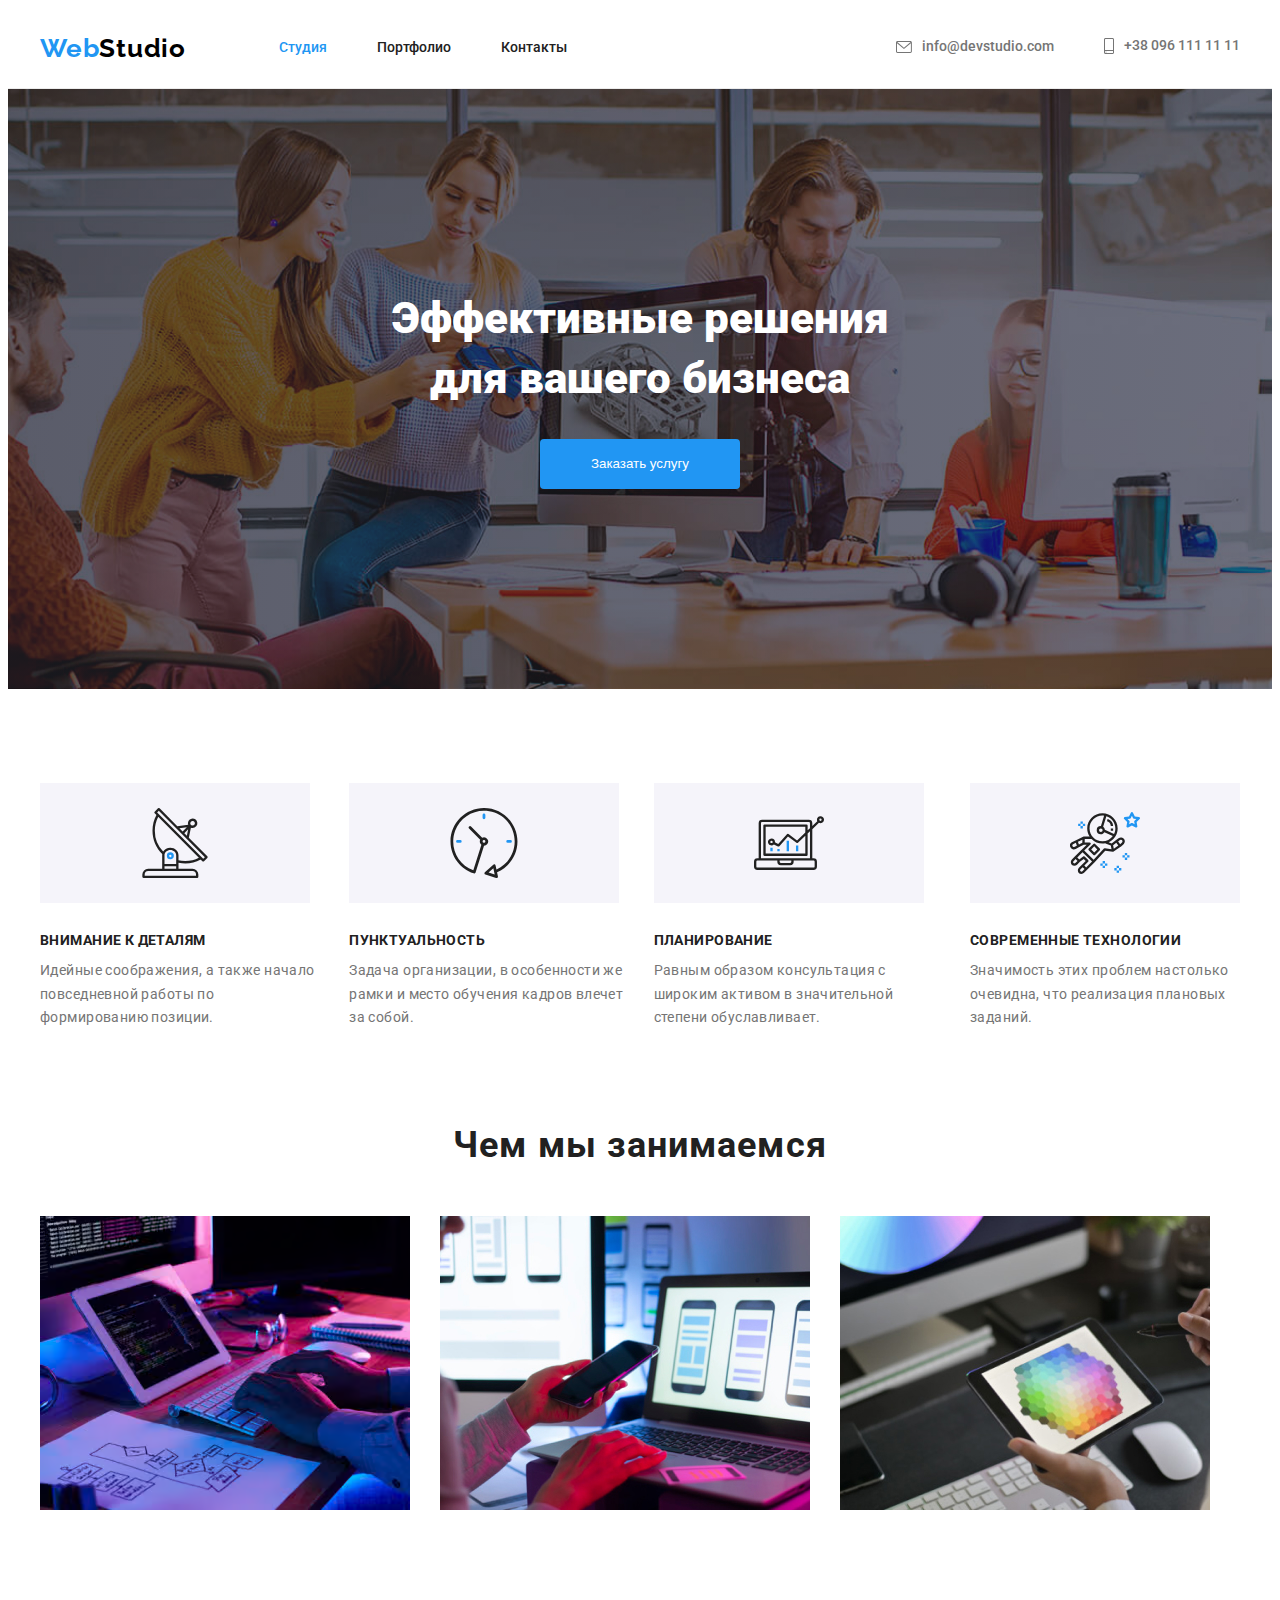
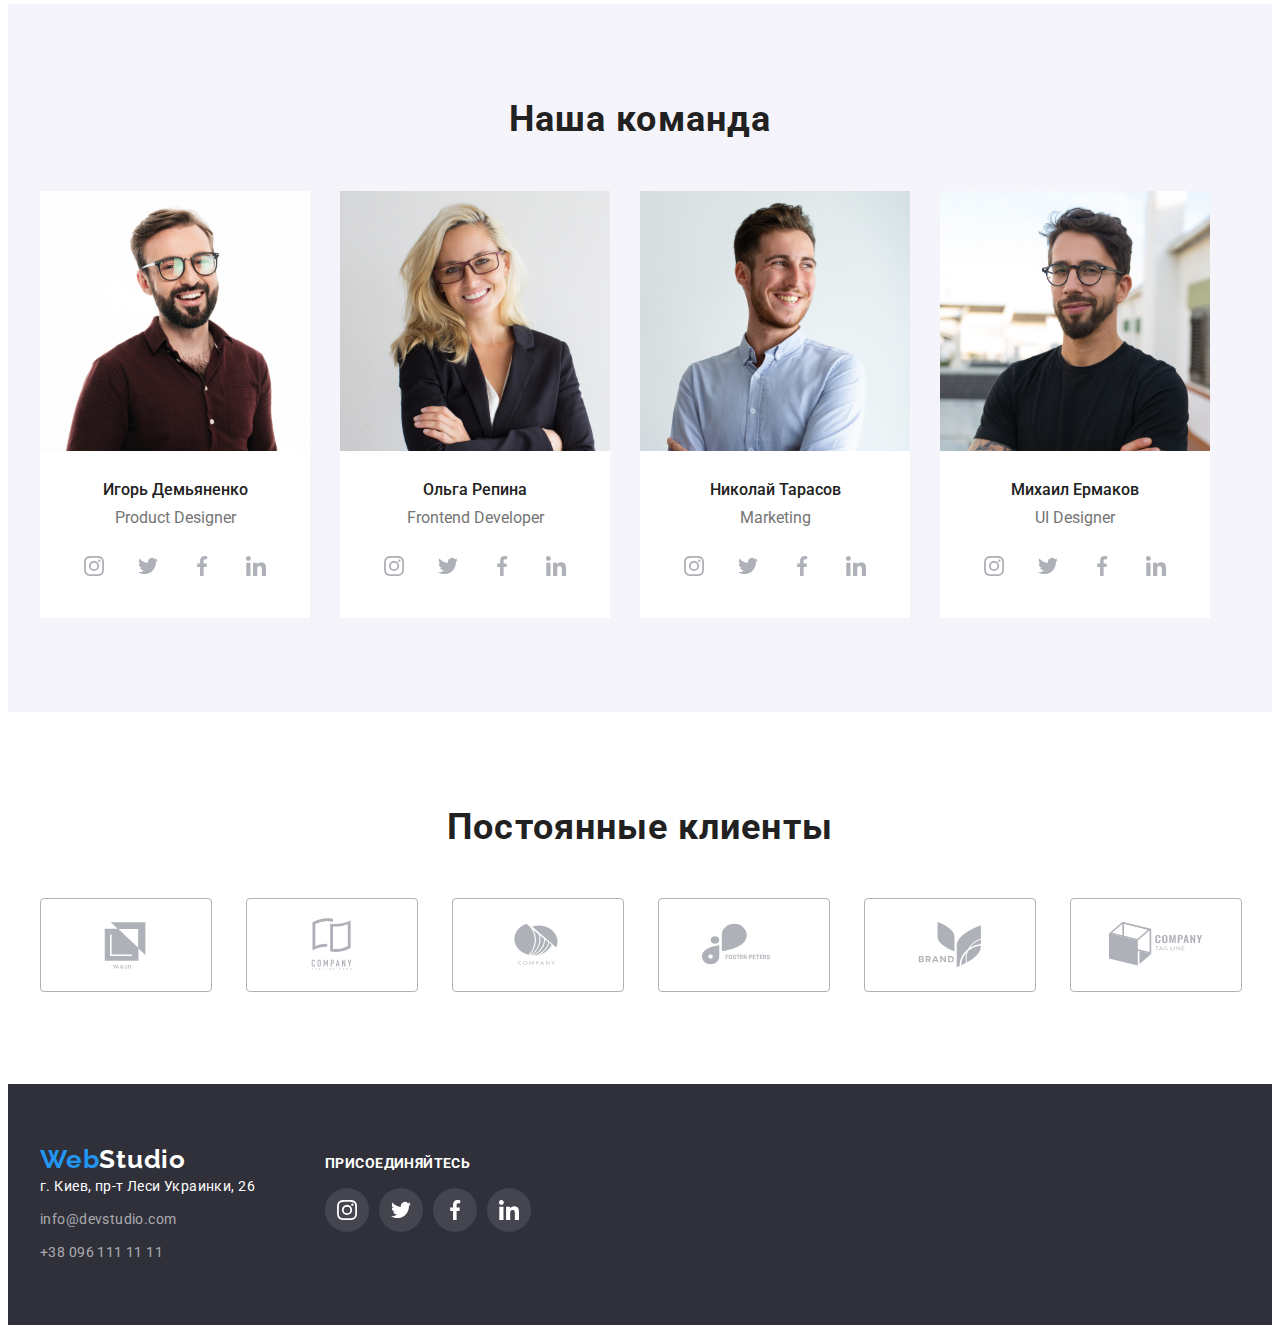
==== index.html @ 017781ed "ДЗ-5" ====
<!DOCTYPE html>
<html lang="ru">

<head>
    <meta charset="UTF-8">
    <meta http-equiv="X-UA-Compatible" content="IE=edge">
    <meta name="viewport" content="width=device-width, initial-scale=1.0">
    <title>WebStudio</title>
    <link rel="stylesheet" href="https://cdnjs.cloudflare.com/ajax/libs/modern-normalize/1.1.0/modern-normalize.min.css"
        integrity="sha512-wpPYUAdjBVSE4KJnH1VR1HeZfpl1ub8YT/NKx4PuQ5NmX2tKuGu6U/JRp5y+Y8XG2tV+wKQpNHVUX03MfMFn9Q=="
        crossorigin="anonymous" referrerpolicy="no-referrer">
    <link
        href="https://fonts.googleapis.com/css2?family=Raleway:wght@700&family=Roboto:wght@400;500;700;900&display=swap"
        rel="stylesheet">
    <link rel="stylesheet" href="./css/styles.css">
</head>
<body>
    <!--section logo and header-->
    <header class="header">
        <div class="container header-container">
            <a class="logo-head" href="#"><span class="web">Web</span><span class="studio">Studio</span></a>
            <nav class="nav-box">
                <ul class="nav-site list">
                    <li class="item"><a href="#" class="link current">Студия</a></li>
                    <li class="item"><a href="./portfolio.html" class="link">Портфолио</a></li>
                    <li class="item"><a href="#" class="link">Контакты</a></li>
                </ul>
            </nav>
            <ul class="nav-auth">
                <li class="nav-auth-kont"><a href="mailto:info@devstudio.com" class="kontacts">
                <svg class="icon-envelope"><use href="./images/symbol-defs.svg#icon-envelope"></use></svg>info@devstudio.com</a>
                </li>
                <li class="nav-auth-kont"><a href="tel:+380961111111" class="kontacts">
                    <svg class="icon-smartphone">
                    <use href="./images/symbol-defs.svg#icon-smartphone"></use>
                </svg>+38 096 111 11 11</a>
            </li>
            </ul>
        </div>
    </header>
    <main>
        <!--section hero-->
        <section class="hero">
            <h1 class="hero-idea">Эффективные решения <br>
                для вашего бизнеса</h1>
            <button class="service" type="button">Заказать услугу</button>
        </section>
        <!--section features-->
        <section class="section">
            <div class="container features">
                 <h2 class="visually-hidden">Наші переваги</h2>
                <ul class="features-list">
                    <li class="features-item">
                        <div class="feature-icon">
                            <svg class="icon" width="70" height="70">
                                <use href="./images/symbol-defs.svg#icon-antenna"></use>
                            </svg>
                        </div>
                        <h3 class="feature-idea">Внимание к деталям</h3>
                        <p class="feature">Идейные соображения, а также начало повседневной работы по формированию
                            позиции.</p>
                    </li>
                    <li class="features-item">
                        <div class="feature-icon">
                            <svg class="icon" width="70" height="70">
                                <use href="./images/symbol-defs.svg#icon-clock"></use>
                            </svg>
                        </div>
                        <h3 class="feature-idea">Пунктуальность</h3>
                        <p class="feature">Задача организации, в особенности же рамки и место обучения кадров влечет за
                            собой.</p>
                    </li>
                    <li class="features-item">
                        <div class="feature-icon">
                            <svg class="icon" width="70" height="70">
                                <use href="./images/symbol-defs.svg#icon-diagram"></use>
                            </svg>
                        </div>
                        <h3 class="feature-idea">Планирование</h3>
                        <p class="feature">Равным образом консультация с широким активом в значительной степени
                            обуславливает.</p>
                    </li>
                    <li class="features-item">
                        <div class="feature-icon">
                            <svg class="icon" width="70" height="70">
                                <use href="./images/symbol-defs.svg#icon-astronaut"></use>
                            </svg>
                        </div>
                        <h3 class="feature-idea">Современные технологии</h3>
                        <p class="feature">Значимость этих проблем настолько очевидна, что реализация плановых заданий.
                        </p>
                    </li>
                </ul>
            </div>

        </section>
        <!--section photo-->
        <section class="section photo">
            <div class="container">
                <h2 class="imgs">Чем мы занимаемся</h2>
                <ul class="photo-list">
                    <li class="photo-item"><img src="images/programs.jpg" width="370" class="photo-link" alt="програмиравание"></li>
                    <li class="photo-item"><img src="images/webapplication.jpg" width="370" class="photo-link" alt="вебприложения"></li>
                    <li class="photo-item"><img src="images/web-security.jpg" width="370" class="photo-link" alt="информбезопасность"></li>
                </ul>
            </div>
        </section>
        <!--section our team-->
        <section class="section team">
            <div class="container">
                <h2 class="our-team">Наша команда</h2>
                <ul class="team-links">
                    <li class="team-link">
                        <img src="images/img (1).jpg" width="270" class="team-photo" alt="фото Игорь Демьяненко">
                        <div class="team-item">
                            <h3 class="team-names">Игорь Демьяненко</h3>
                            <p class="team-job">Product Designer</p>
                            <ul class="social-list">
                                <li class="social-item">
                                    <a href="#" class="social-link">
                                        <svg class="social-icon" width="20" height="20">
                                            <use href="./images/symbol-defs.svg#icon-instagram"></use>
                                        </svg>
                                    </a>
                                </li>
                                <li class="social-item">
                                    <a href="#" class="social-link">
                                        <svg class="social-icon" width="20" height="20">
                                            <use href="./images/symbol-defs.svg#icon-twitter"></use>
                                        </svg>
                                    </a>
                                </li>
                                <li class="social-item">
                                    <a href="#" class="social-link">
                                        <svg class="social-icon" width="20" height="20">
                                            <use href="./images/symbol-defs.svg#icon-facebook"></use>
                                        </svg>
                                    </a>
                                </li>
                                <li class="social-item">
                                    <a href="#" class="social-link">
                                        <svg class="social-icon" width="20" height="20">
                                            <use href="./images/symbol-defs.svg#icon-linkedin"></use>
                                        </svg>
                                    </a>
                                </li>
                            </ul>
                        </div>
                    </li>
                    <li class="team-link">
                        <img src="images/img (2).jpg" width="270" class="team-photo" alt="фото Ольга Репина">
                        <div class="team-item">
                            <h3 class="team-names">Ольга Репина</h3>
                            <p class="team-job">Frontend Developer</p>
                            <ul class="social-list">
                                <li class="social-item">
                                    <a href="#" class="social-link" >
                                        <svg class="social-icon" width="20" height="20">
                                            <use href="./images/symbol-defs.svg#icon-instagram"></use>
                                        </svg>
                                    </a>
                                </li>
                                <li class="social-item">
                                    <a href="#" class="social-link">
                                        <svg class="social-icon" width="20" height="20">
                                            <use href="./images/symbol-defs.svg#icon-twitter"></use>
                                        </svg>
                                    </a>
                                </li>
                                <li class="social-item">
                                    <a href="#" class="social-link">
                                        <svg class="social-icon" width="20" height="20">
                                            <use href="./images/symbol-defs.svg#icon-facebook"></use>
                                        </svg>
                                    </a>
                                </li>
                                <li class="social-item">
                                    <a href="#" class="social-link">
                                        <svg class="social-icon" width="20" height="20">
                                            <use href="./images/symbol-defs.svg#icon-linkedin"></use>
                                        </svg>
                                    </a>
                                </li>
                            </ul>
                        </div>
                    </li>
                    <li class="team-link">
                        <img src="images/img (3).jpg" width="270" class="team-photo" alt="фото Николай Тарасов">
                        <div class="team-item">
                            <h3 class="team-names">Николай Тарасов</h3>
                            <p class="team-job">Marketing</p>
                            <ul class="social-list">
                                <li class="social-item">
                                    <a href="#" class="social-link">
                                        <svg class="social-icon" width="20" height="20">
                                            <use href="./images/symbol-defs.svg#icon-instagram"></use>
                                        </svg>
                                    </a>
                                </li>
                                <li class="social-item">
                                    <a href="#" class="social-link">
                                        <svg class="social-icon" width="20" height="20">
                                            <use href="./images/symbol-defs.svg#icon-twitter"></use>
                                        </svg>
                                    </a>
                                </li>
                                <li class="social-item">
                                    <a href="#" class="social-link">
                                        <svg class="social-icon" width="20" height="20">
                                            <use href="./images/symbol-defs.svg#icon-facebook"></use>
                                        </svg>
                                    </a>
                                </li>
                                <li class="social-item">
                                    <a href="#" class="social-link">
                                        <svg class="social-icon" width="20" height="20">
                                            <use href="./images/symbol-defs.svg#icon-linkedin"></use>
                                        </svg>
                                    </a>
                                </li>
                            </ul>
                        </div>
                    </li>
                    <li class="team-link">
                        <img src="images/img (4).jpg" width="270" class="team-photo" alt="фото Михаил Ермаков">
                        <div class="team-item">
                            <h3 class="team-names">Михаил Ермаков</h3>
                            <p class="team-job">UI Designer</p>
                            <ul class="social-list">
                                <li class="social-item">
                                    <a href="#" class="social-link">
                                        <svg class="social-icon" width="20" height="20">
                                            <use href="./images/symbol-defs.svg#icon-instagram"></use>
                                        </svg>
                                    </a>
                                </li>
                                <li class="social-item">
                                    <a href="#" class="social-link">
                                        <svg class="social-icon" width="20" height="20">
                                            <use href="./images/symbol-defs.svg#icon-twitter"></use>
                                        </svg>
                                    </a>
                                </li>
                                <li class="social-item">
                                    <a href="#" class="social-link">
                                        <svg class="social-icon" width="20" height="20">
                                            <use href="./images/symbol-defs.svg#icon-facebook"></use>
                                        </svg>
                                    </a>
                                </li>
                                <li class="social-item">
                                    <a href="#" class="social-link">
                                        <svg class="social-icon" width="20" height="20">
                                            <use href="./images/symbol-defs.svg#icon-linkedin"></use>
                                        </svg>
                                    </a>
                                </li>
                            </ul>
                        </div>
                    </li>
                </ul>
            </div>
        </section>
        <section class="section clients">
            <div class="container">
                <h2 class="section-title">Постоянные клиенты</h2>
                <ul class="client-list">
                    <li class="client-item">
                        <a href="#" class="client-link" width="170" height="92">
                            <svg class="client-icon" width="106" height="60">
                                <use href="./images/symbol-defs.svg#icon-Logo"></use>
                            </svg>
                        </a>
                    </li>
                    <li class="client-item">
                        <a href="#" class="client-link">
                            <svg class="client-icon" width="106" height="60">
                                <use href="./images/symbol-defs.svg#icon-Logo-1"></use>
                            </svg>
                        </a>
                    </li>
                    <li class="client-item">
                        <a href="#" class="client-link">
                            <svg class="client-icon"  width="106" height="60">
                                <use href="./images/symbol-defs.svg#icon-Logo-2"></use>
                            </svg>
                        </a>
                    </li>
                    <li class="client-item">
                        <a href="#" class="client-link">
                            <svg class="client-icon" width="106" height="60">
                                <use href="./images/symbol-defs.svg#icon-Logo-3"></use>
                            </svg>
                        </a>
                    </li>
                    <li class="client-item">
                        <a href="#" class="client-link">
                            <svg class="client-icon" width="106" height="60">
                                <use href="./images/symbol-defs.svg#icon-Logo-4"></use>
                            </svg>
                        </a>
                    </li>
                    <li class="client-item">
                        <a href="#" class="client-link">
                            <svg class="client-icon" width="106" height="60">
                                <use href="./images/symbol-defs.svg#icon-Logo-5"></use>
                            </svg>
                        </a>
                    </li>
                </ul>

            </div>
                
        </section>
        
    </main>
    <!--footer-->
    <footer class="footer">
        <div class="container footer-container">
            <div class="footer-addres">
                <a class="footer-logo" href="#"><span class="wb">Web</span><span class="wbstudio">Studio</span></a>
                <address >
                    <ul class="footer-addrs">
                        <li class="footer-item"><a href="#" class="address">г. Киев, пр-т Леси Украинки, 26</a></li>
                        <li class="footer-item"><a href="mailto:info@devstudio.com" class="contacts">info@devstudio.com</a></li>
                        <li class="footer-item"><a href="tel:+380961111111" class="contacts">+38 096 111 11 11</a></li>
                    </ul>
                </address>
            </div>
            <div class="fsocial-title">
                <h2 class="footer-title">присоединяйтесь</h2>
                <ul class="fsocial-list">
                    <li class="fsocial-item">
                        <a href="#" class="fsocial-link">
                            <svg class="fsocial-icon" width="20" height="20">
                                <use href="./images/symbol-defs.svg#icon-instagram"></use>
                            </svg>
                        </a>
                    </li>
                    <li class="fsocial-item">
                        <a href="#" class="fsocial-link">
                            <svg class="fsocial-icon" width="20" height="20">
                                <use href="./images/symbol-defs.svg#icon-twitter"></use>
                            </svg>
                        </a>
                    </li>
                    <li class="fsocial-item">
                        <a href="#" class="fsocial-link">
                            <svg class="fsocial-icon" width="20" height="20">
                                <use href="./images/symbol-defs.svg#icon-facebook"></use>
                            </svg>
                        </a>
                    </li>
                    <li class="fsocial-item">
                        <a href="#" class="fsocial-link">
                            <svg class="fsocial-icon" width="20" height="20">
                                <use href="./images/symbol-defs.svg#icon-linkedin"></use>
                            </svg>
                        </a>
                    </li>
                </ul>
            </div>
           
        </div>
        
    </footer>
</body>
</html>
---- css/styles.css ----
:root {

    --text-color-primary:#212121;
    --text-color-secondary:#757575;
    --text-color-accent: #2196F3;
    --font-primary: Roboto;
    --font-secondary: Raleway;
}
body {
    font-family:var(--font-primary);
    color:var(--text-color-primary);
    
} 
a {
    text-decoration: none;
    cursor: pointer;
  }
ul {
    margin: 0;
    list-style: none;
    padding-inline-start: 0;
}
h1, h2, h3, h4, p, li {
    margin: 0;
}
.header {
    border-bottom: 1px solid #ECECEC;
}
.container { 
    width: 1200px;
    margin: 0 auto;
    padding-left: 15px;
    padding-right: 15px;
    
}
.header-container {
    align-items: center;
    display: flex;
   
}
.logo-head { 
    margin-right: 93px;
    color: #000000;
    font-weight: 700;
    font-size: 26px;
    line-height: 1.19;
    letter-spacing: 0.03em;

}
.web {
    color: var(--text-color-accent);
    font-family: Raleway, sans-serif;
    font-weight: 700;
    font-size: 26px;
    line-height: 1.19;
    letter-spacing: 0.03em;
}
.studio { 
    color:  #000000;
    font-family: Raleway, sans-serif;
    font-weight: 700;
    font-size: 26px;
    line-height: 1.19;
    letter-spacing: 0.03em;

}
.studio:focus,
.studio:hover {
    color: var(--text-color-accent);
}
.logo:hover,
.logo:focus {
    color: var(--text-color-accent);
}
.nav-site {
    display: flex;
    
}
.nav-site .item {
    margin-right: 50px;
}
.nav-site .link { 
    color: var(--text-color-primary);
    display: block;
    padding: 32px 0;
    
    font-weight: 500;
    font-size: 14px;
    line-height: 1.14;
}
.nav-site .item:last-child {
    margin-right: 0;
}
.link:hover,
.link:focus  {
    color: var(--text-color-accent);
}
.nav-site .link .current {
    color: var(--text-color-accent);
}
.link.current {
    color: var(--text-color-accent);
}

.nav-auth {
    display: flex;
    margin-left: auto;
}
.nav-auth-kont {
    margin-right: 50px;
}
.nav-auth-kont:last-child {
    margin-right: 0;
}
.kontacts {  
    display: inline-flex;
    align-items: center;
    color: var(--text-color-secondary);
  /*  padding-top: 32px;
    padding-bottom: 32px;*/
    font-weight: 500;
    font-size: 14px;
    line-height: 1.14;
}
.nav-auth.nav-auth-kont:last-child {
    margin-right: 0;
}
.icon-envelope {
    width: 16px;
    height: 12px; 
    margin-right: 10px;
    fill: currentColor;

}
.icon-smartphone {
    width: 10px;
    height: 16px;
    margin-right: 10px;
    fill: currentColor;
}
.kontacts:hover,
.kontacts:focus {
    color: var(--text-color-accent);
}
/*
.kontacts:hover.icon-envelope
.kontacts:focus.icon-smartphone {
    fill: var(--text-color-accent);
}
*/
.hero { 
    padding: 200px 0;
    max-width: 1600px; 
    margin-left: auto;
    margin-right: auto;
    background-repeat: no-repeat;
    background-size: cover;
    background-position: center;
    text-align: center;
    background-image: linear-gradient(to right, rgba(47, 48, 58, 0.5), rgba(47, 48, 58, 0.3)),
    url(../images/Img\ \(15\).jpg)
}
.hero-idea { 
    color: #FFFFFF;
    font-weight: 900;
    font-size: 44px;
    line-height: 1.36;
    text-align: center;

}
.service { 
    width: 200px;
    height: 50px;
    margin-top: 30px;
    border-radius: 4px;
    border: transparent;

    color: #FFFFFF;
    background-color: var(--text-color-accent);
    cursor: pointer;
}
.service:hover,
.service:focus {
    color: var(--text-color-accent);
    background-color: #FFFFFF;
}
/*
h1 {
font-weight: 900;
font-size: 44px;
line-height: 1.36;
text-align: center;
letter-spacing: 0.06em;
text-transform: uppercase;
}
.hidd {
     visibility: hidden; 
}
h2 {
font-weight: 700;
font-size: 36px;
line-height: 1.17;
text-align: center;
letter-spacing: 0.03em;
}*/
.section {
    padding: 94px 0;
}
.features-list {
    display: flex;
    
}
.features-item {
    margin-right: 30px;
}
.features-item:last-child {
    margin-right: 0;
}
.feature-idea {
    color: var(--text-color-primary);
    font-weight: 700;
    font-size: 14px;
    line-height: 1.14;
    letter-spacing: 0.03em;
    text-transform: uppercase;
}
.feature {
    margin-top: 10px;
    color: var(--text-color-secondary);
    font-size: 14px;
    line-height: 1.71;
    letter-spacing: 0.03em;
} 
.features-item .feature-icon{
    display: flex;
    justify-content: center;
    align-items: center;
    width: 270px;
    height: 120px;
    background-color: #F5F4FA;
    margin-bottom: 30px;
}
/*.icon { 
    
    width: 70px;
    height: 70px;
}*/
.photo {
    padding-top: 0;
   
    margin-left: auto;
    margin-right: auto;
} 
.imgs {
    text-align: center;
    font-weight: 700;
    font-size: 36px;
    line-height: 1.17;
    letter-spacing: 0.03em;

    color: #212121;

}
img {
    display: block;
    max-width: 100%;
    height: auto;
}
.photo-item {
    margin-right: 30px;
}
.photo-item:last-child {
    margin-right: 0;
}
.photo-list {
    display: flex;
    margin-top: 50px;
}
.team { 
    background: #F5F4FA;
}
.section .team  {
    padding: 94px 0;
}

.our-team {

    font-weight: 700;
    font-size: 36px;
    line-height: 1.17;
    text-align: center;
    letter-spacing: 0.03em;
    color: #212121;
        
}
.team-links {
    display: flex;
    margin-top: 50px;
}
.team-link {
    
    margin-right: 30px;
   
}
.team-link:last-child {
    margin-right: 0;
}
.team-item { 
    display: block;
    align-items: center;
    padding-top: 30px;
    padding-bottom: 30px;
    background-color: #FFFFFF;
}
.team-names {  
    color: var(--text-color-primary);
    font-weight: 500;
    font-size: 16px;
    line-height: 1.18;
    text-align: center;
}
.team-job {
    margin-top: 10px;
    color: var(--text-color-secondary);
    font-size: 16px;
    line-height: 1.18;
    text-align: center;
}
.social-list {
    display: flex;
    justify-content: center;
    
    margin-top: 16px;
    
}
.social-item {
    width: 44px;
    height: 44px;
    margin-right: 10px;
    
}
.social-item:last-child 
{ margin-right: 0; }
.social-link {
    display: flex;
    align-items: center;
    justify-content: center;
    width: 100%;
    height: 100%;
    border-radius: 50%;

    color: #AFB1B8;
    
}
.social-icon {
    fill: currentColor;
   
}
.social-link:hover ,
.social-link:focus  {
    fill: #FFFFFF;
    background-color: var(--text-color-accent);
}

.social-link:hover .social-icon ,
.social-link:focus .social-icon {
    fill: #FFFFFF;
    
}



.section-clients {
    padding: 94px auto;
    background-color: #E5E5E5;
}
.section-title {
    font-weight: 700;
    font-size: 36px;
    line-height: 1.17;
    text-align: center;
    letter-spacing: 0.03em;

}
.client-list {
    display: flex;
    justify-content: space-between;
    margin-top: 50px;
   
}
.client-item {
    width: 170px;
    height: 92px;
    margin-right: 30px;
}
.client-link {
    display: flex;
    justify-content: center;
    align-items: center;

    color: #AFB1B8;
    width: 100%;
    height: 100%;
    border: 1px solid #AFB1B8;
    border-radius: 4px;
}
.client-item:last-child {
    margin-right: 0;
}

.client-link:hover,
.client-link:focus {
    color: var(--text-color-accent);
    border-color: var(--text-color-accent);
}
.client-link:hover .client-icon,
.client-link:focus .client-icon {
    fill: var(--text-color-accent);
}
.client-icon {
    fill: currentColor;
}
.projects { 
    display: block;
    margin-top: 94px;
    margin-bottom: 94px;
    
}
.visually-hidden {
  position: absolute;
  clip: rect(0 0 0 0);
  width: 1px;
  height: 1px;
  margin: -1px;
}
.cares { 
    margin-bottom: 50px; 
    display: flex;
    justify-content: center;
}
.cares-item {
    margin-right: 8px;
    
}
.cares-item:last-child {
    margin-right: 0;
    
}
.care { 

    color: var(--text-color-primary);
    background-color: #F5F4FA;
    cursor: pointer;
    border: transparent;
    border-radius: 4px;
    padding:  6px 22px;

    font-weight: 500;
    font-size: 16px;
    line-height: 1.63;
    text-align: center;
    letter-spacing: 0.03em;

}
.care:hover,
.care:focus {
    color: #FFFFFF;
    background-color: var(--text-color-accent);
    box-shadow: 0px 3px 1px rgba(0, 0, 0, 0.1), 0px 1px 2px rgba(0, 0, 0, 0.08), 0px 2px 2px rgba(0, 0, 0, 0.12);
}
.products {
    display: flex;
    flex-wrap: wrap;
}
.product-item {
    width: 370px;
    margin: 0 30px 30px 0;
    
}
.product-link {
    display: block;
    background-color: #FFFFFF;
}
.product-link:hover,
.product-link:focus {
    display: block;
    box-shadow: 0px 1px 1px rgba(0, 0, 0, 0.12), 0px 4px 4px rgba(0, 0, 0, 0.06), 1px 4px 6px rgba(0, 0, 0, 0.16);
}
.product {
  padding: 20px 24px;
  border: 1px solid #eee;
  border-top: 0;
}
.product-item:nth-child(3n) {
    margin-right: 0;
}
.product-item:nth-last-child(-n+3) {
    margin-bottom: 0;
}
img {
    display: block;
    max-width: 100%;
    height: auto;
}
.product-name {
    color: #212121;
    font-weight: 700;
    font-size: 18px;
    line-height: 2;
    letter-spacing: 0.06em;
    
}
.product-trait {
    margin-top: 4px;
    
    
    color: var(--text-color-secondary);
    font-size: 16px;
    line-height: 1.88;
    letter-spacing: 0.03em;
}
/*--------  footer  --------*/
.footer { 
   
    background-color: #2F303A;
    padding-top: 60px;
    padding-bottom: 60px;

}
.footer-container {
    display: flex;
    align-items: baseline;
}
.footer-logo { 

    margin-bottom: 20px;

    font-family: Raleway, sans-serif;
    color:  #FFFFFF;
    font-weight: 700;
    font-size: 26px;
    line-height: 1.19;
    letter-spacing: 0.03em;
    background-color: #2F303A;

}
.wb {
    color: var(--text-color-accent);
    font-family: Raleway;
    font-weight: 700;
    font-size: 26px;
    line-height: 1.19;
    letter-spacing: 0.03em;

}
.wbstudio {
    font-family: Raleway;
    font-weight: 700;
    font-size: 26px;
    line-height: 1.19;
    letter-spacing: 0.03em;
}
.footer-logo:hover,
.footer-logo:focus 
{
   color: var(--text-color-accent); 
}
.address {
    margin-top: 20px;
    color: #FFFFFF;
    font-style: normal;
    font-size: 14px;
    line-height: 1.71;
    letter-spacing: 0.03em;
}
.contacts {

    color: rgba(255, 255, 255, 0.6);
    font-style: normal;
    font-size: 14px;
    line-height: 1.71;
    letter-spacing: 0.03em;
}

.footer-item {
    margin-bottom: 9px;
}
.footer-item:last-child{
    margin-bottom: 0;
}
.address:hover,
.address:focus   {
   color: var(--text-color-accent);
}
.contacts:hover,
.contacts:focus {
   color: var(--text-color-accent);
}
.fsocial-title {
    margin-left: 70px;
}
.footer-title {

    font-weight: 700;
    font-size: 14px;
    line-height: 1.14;
    letter-spacing: 0.03em;
    text-transform: uppercase;

    color: #FFFFFF;
}
.fsocial-list {
    display: flex;
    justify-content: center;
    margin-top: 16px;
    
}
.fsocial-item {
    width: 44px;
    height: 44px;
    margin-right: 10px;
    
}
.fsocial-item:last-child {
    margin-right: 0;
}
.fsocial-link {
    display: flex;
    align-items: center;
    justify-content: center;
    width: 100%;
    height: 100%;
    border-radius: 50%;
    

    color: #AFB1B8;
    background: rgba(255, 255, 255, 0.1);
    
}
.fsocial-icon {
    fill: #FFFFFF;
   
}
.fsocial-link:hover ,
.fsocial-link:focus  {
    fill: #FFFFFF;
    background-color: var(--text-color-accent);
}

.fsocial-link:hover .fsocial-icon ,
.fsocial-link:focus .fsocial-icon {
    fill: #FFFFFF;
    
}
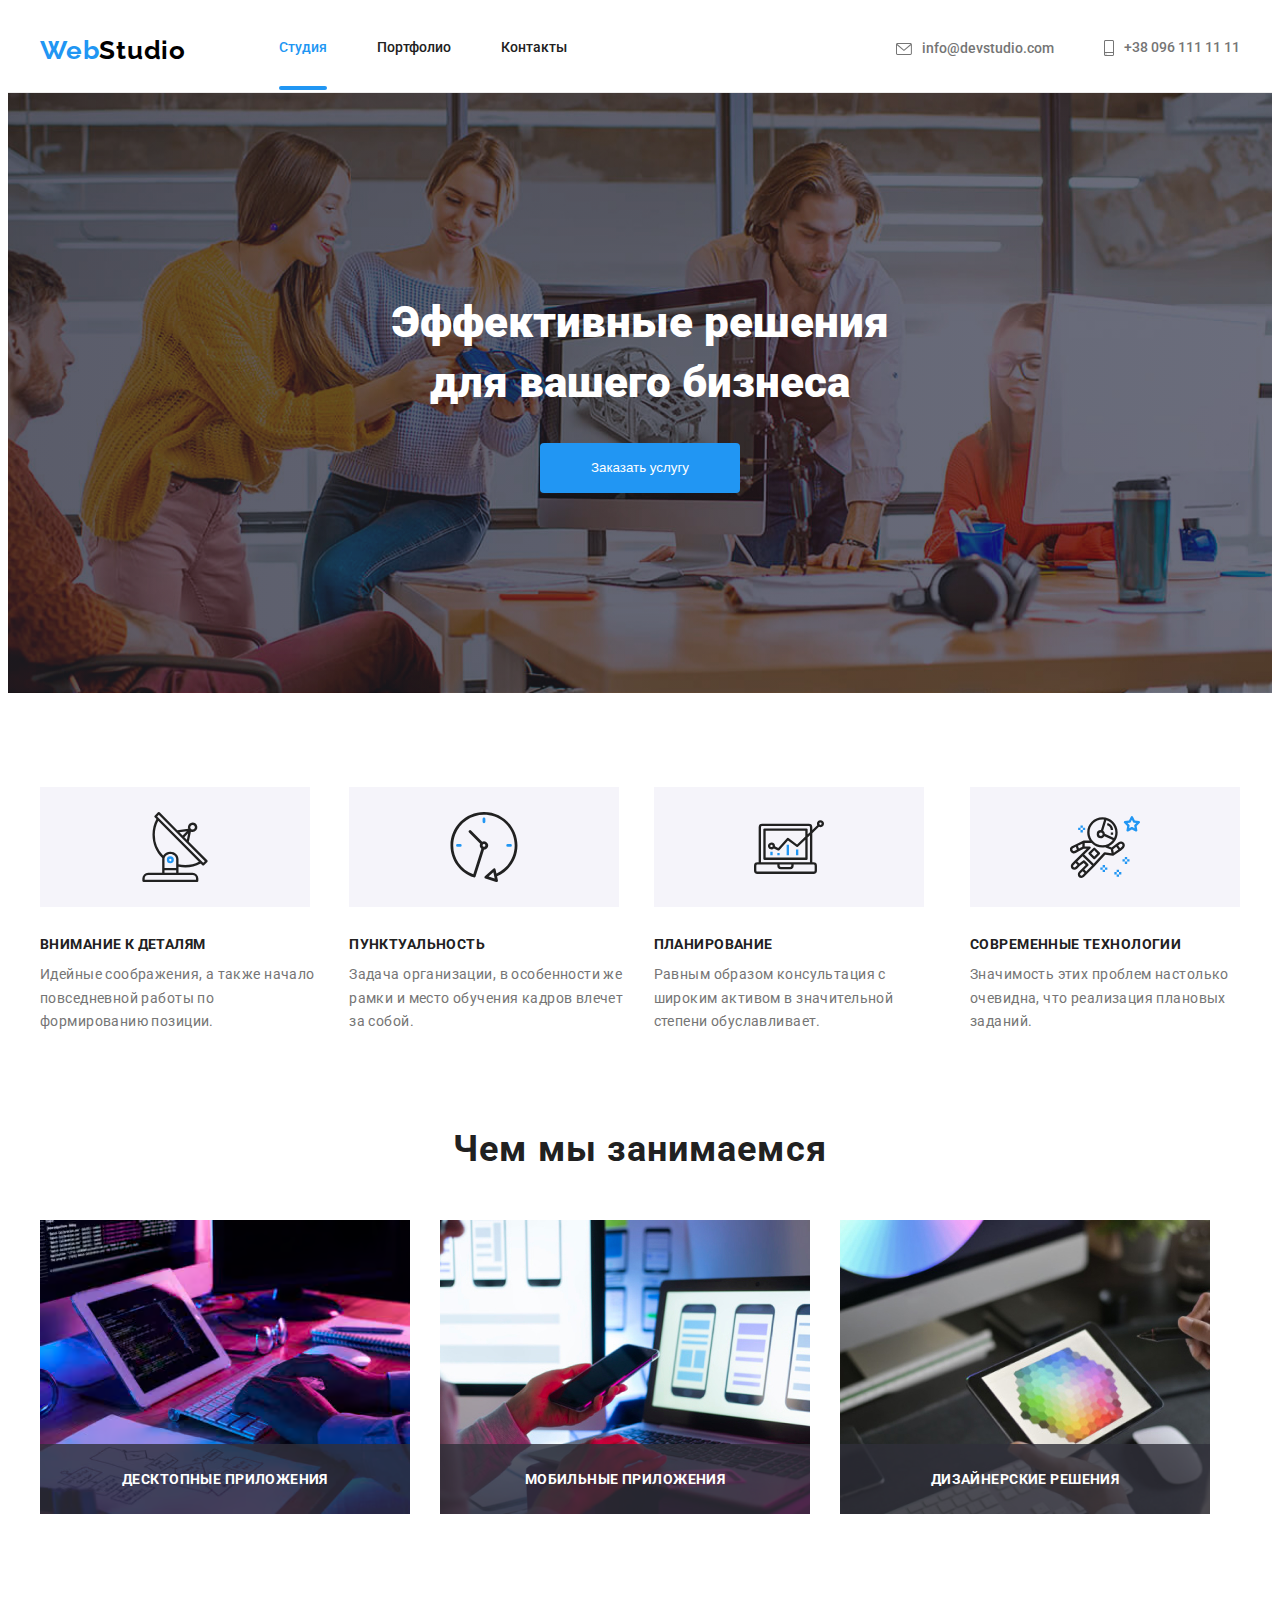
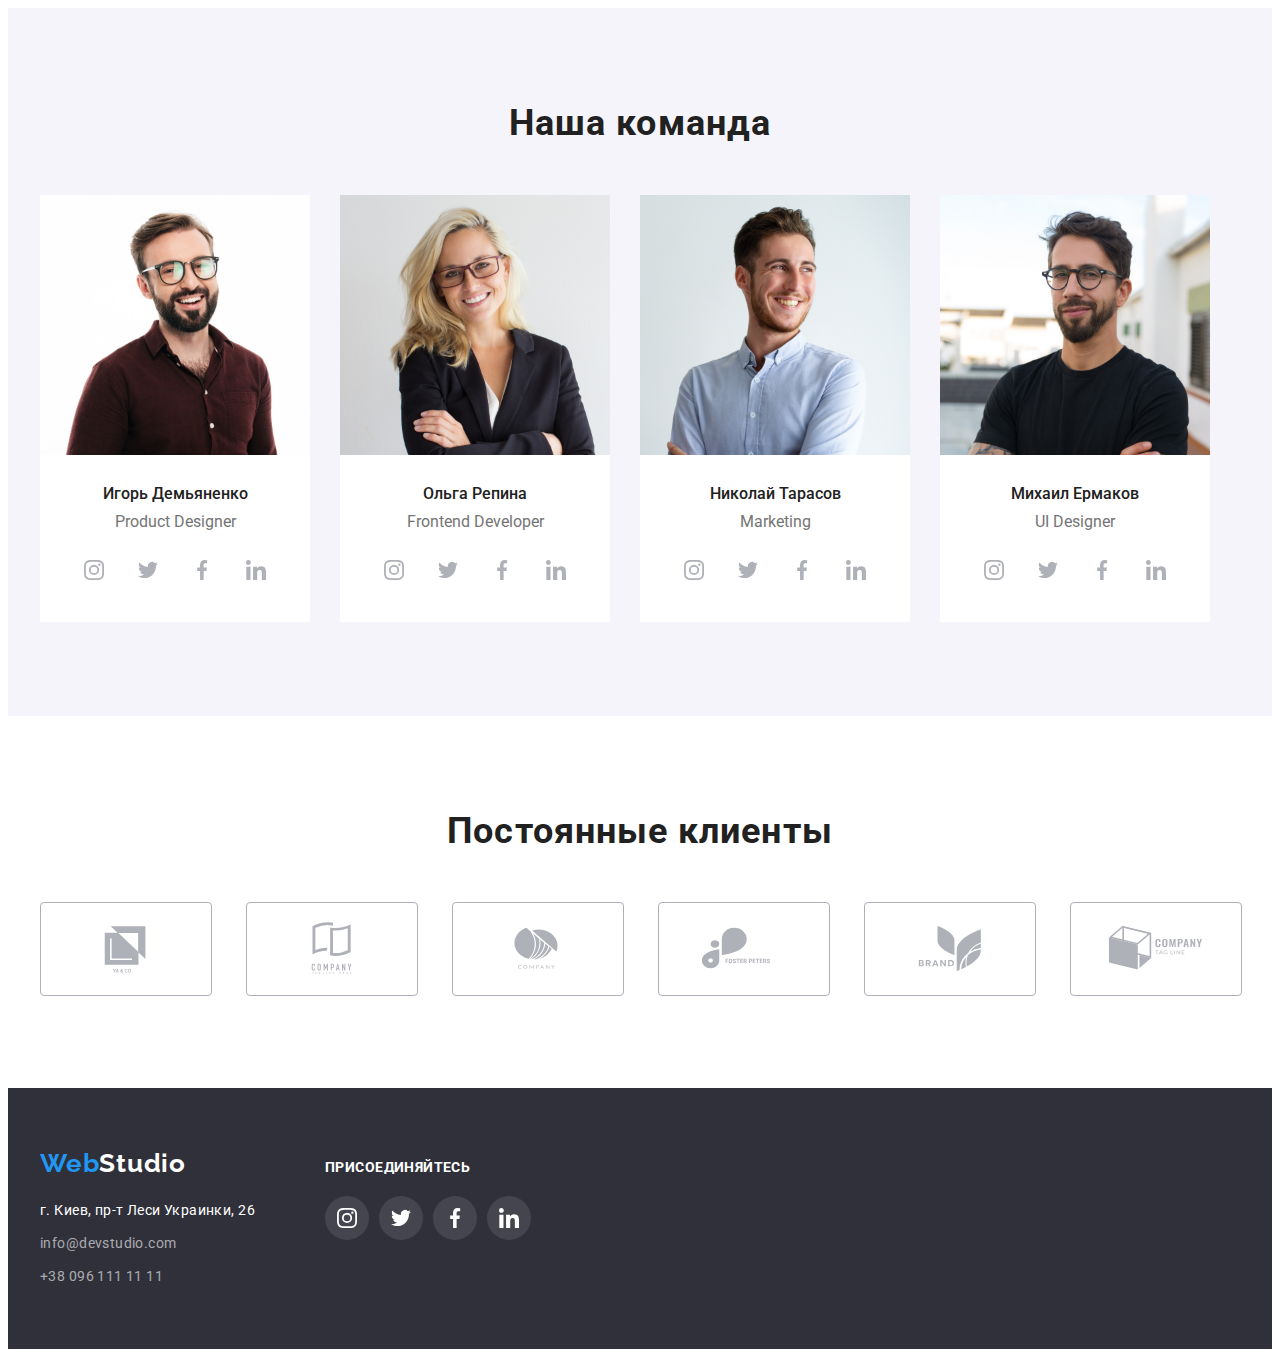
==== commit beba7079: "ДЗ-5" ====
--- a/index.html
+++ b/index.html
@@ -43,7 +43,7 @@
         <section class="hero">
             <h1 class="hero-idea">Эффективные решения <br>
                 для вашего бизнеса</h1>
-            <button class="service" type="button">Заказать услугу</button>
+            <button class="service" type="button" data-modal-open>Заказать услугу</button>
         </section>
         <!--section features-->
         <section class="section">
@@ -99,9 +99,29 @@
             <div class="container">
                 <h2 class="imgs">Чем мы занимаемся</h2>
                 <ul class="photo-list">
-                    <li class="photo-item"><img src="images/programs.jpg" width="370" class="photo-link" alt="програмиравание"></li>
-                    <li class="photo-item"><img src="images/webapplication.jpg" width="370" class="photo-link" alt="вебприложения"></li>
-                    <li class="photo-item"><img src="images/web-security.jpg" width="370" class="photo-link" alt="информбезопасность"></li>
+                    <li class="photo-item">
+                        <div class="description-photo">
+                            <img src="images/programs.jpg" width="370" class="photo-link" alt="програмиравание">
+                            <div class="description">
+                                <p class="description-title">Десктопные приложения</p>
+                            </div>
+                        </div></li>
+                    <li class="photo-item">
+                        <div class="description-photo">
+                            <img src="images/webapplication.jpg" width="370" class="photo-link" alt="вебприложения">
+                            <div class="description">
+                                <p class="description-title">Мобильные приложения</p>
+                            </div>
+                        </div>
+                    </li>
+                     <li class="photo-item">
+                        <div class="description-photo">
+                            <img src="images/web-security.jpg" width="370" class="photo-link" alt="информбезопасность">
+                            <div class="description">
+                                <p class="description-title">Дизайнерские решения</p>
+                            </div>
+                    </div>
+                    </li>
                 </ul>
             </div>
         </section>
@@ -261,6 +281,7 @@
                 </ul>
             </div>
         </section>
+        <!--clients-->
         <section class="section clients">
             <div class="container">
                 <h2 class="section-title">Постоянные клиенты</h2>
@@ -360,9 +381,21 @@
                     </li>
                 </ul>
             </div>
-           
         </div>
-        
     </footer>
+    <!--Модальне вікно-->
+      <div class="backdrop is-hidden" data-modal>
+          <div class="modal">
+            <button class="modal-close" data-modal-close>
+                <svg class="modal-close-icon" width="11" height="11">
+                    <use href="./images/symbol-defs.svg#modal-close">
+                    </use>
+                </svg>
+            </button>
+          </div>
+
+      </div>
+    <!--script-->
+    <script src="./js/modal.js"></script>
 </body>
 </html>--- a/css/styles.css
+++ b/css/styles.css
@@ -5,6 +5,7 @@
     --text-color-accent: #2196F3;
     --font-primary: Roboto;
     --font-secondary: Raleway;
+    --bezier-timing:cubic-bezier(0.4, 0, 0.2, 1);
 }
 body {
     font-family:var(--font-primary);
@@ -23,6 +24,7 @@
 h1, h2, h3, h4, p, li {
     margin: 0;
 }
+/*----header---*/
 .header {
     border-bottom: 1px solid #ECECEC;
 }
@@ -63,6 +65,8 @@
     line-height: 1.19;
     letter-spacing: 0.03em;
 
+    transition: color 250ms var(--bezier-timing);
+
 }
 .studio:focus,
 .studio:hover {
@@ -87,6 +91,8 @@
     font-weight: 500;
     font-size: 14px;
     line-height: 1.14;
+
+    transition: color 250ms var(--bezier-timing);
 }
 .nav-site .item:last-child {
     margin-right: 0;
@@ -101,7 +107,17 @@
 .link.current {
     color: var(--text-color-accent);
 }
-
+.current::after {
+    content: "";
+    display: block;
+    position: relative;
+    top: 30px;
+    bottom: auto;
+    width: 100%;
+    height: 4px;
+    background-color: var(--text-color-accent);
+    border-radius: 2px;
+}
 .nav-auth {
     display: flex;
     margin-left: auto;
@@ -121,6 +137,8 @@
     font-weight: 500;
     font-size: 14px;
     line-height: 1.14;
+
+    transition: color 250ms var(--bezier-timing);
 }
 .nav-auth.nav-auth-kont:last-child {
     margin-right: 0;
@@ -131,12 +149,16 @@
     margin-right: 10px;
     fill: currentColor;
 
+    transition: color 250ms var(--bezier-timing);
+
 }
 .icon-smartphone {
     width: 10px;
     height: 16px;
     margin-right: 10px;
     fill: currentColor;
+
+    transition: color 250ms var(--bezier-timing);
 }
 .kontacts:hover,
 .kontacts:focus {
@@ -148,6 +170,7 @@
     fill: var(--text-color-accent);
 }
 */
+/*---hero---*/
 .hero { 
     padding: 200px 0;
     max-width: 1600px; 
@@ -178,6 +201,9 @@
     color: #FFFFFF;
     background-color: var(--text-color-accent);
     cursor: pointer;
+  
+    transition: color 250ms var(--bezier-timing),
+              background-color 250ms var(--bezier-timing);
 }
 .service:hover,
 .service:focus {
@@ -203,6 +229,7 @@
 text-align: center;
 letter-spacing: 0.03em;
 }*/
+/*---section features---*/
 .section {
     padding: 94px 0;
 }
@@ -245,6 +272,7 @@
     width: 70px;
     height: 70px;
 }*/
+/*---section photo---*/
 .photo {
     padding-top: 0;
    
@@ -261,11 +289,13 @@
     color: #212121;
 
 }
+/*
 img {
     display: block;
     max-width: 100%;
     height: auto;
 }
+*/
 .photo-item {
     margin-right: 30px;
 }
@@ -276,6 +306,32 @@
     display: flex;
     margin-top: 50px;
 }
+.description-photo {
+    position: relative;
+}
+.description {
+    position: absolute;
+    bottom: 0;
+    display: flex;
+    justify-content: center;
+    align-items: center;
+    width: 370px;
+    height: 70px;
+    background: rgba(47, 48, 58, 0.8);
+}
+.description-title {
+    text-align: center;
+    
+    font-weight: 700;
+    font-size: 14px;
+    line-height: 1.14;
+    
+    letter-spacing: 0.03em;
+    text-transform: uppercase;
+
+    color: #FFFFFF;
+}
+/*---section team---*/
 .team { 
     background: #F5F4FA;
 }
@@ -326,6 +382,7 @@
     line-height: 1.18;
     text-align: center;
 }
+/*---section social---*/
 .social-list {
     display: flex;
     justify-content: center;
@@ -350,7 +407,9 @@
     border-radius: 50%;
 
     color: #AFB1B8;
-    
+
+    transition: fill 250ms  var(--bezier-timing),
+               background-color 250ms var(--bezier-timing);
 }
 .social-icon {
     fill: currentColor;
@@ -367,9 +426,7 @@
     fill: #FFFFFF;
     
 }
-
-
-
+/*---section clients---*/
 .section-clients {
     padding: 94px auto;
     background-color: #E5E5E5;
@@ -403,6 +460,10 @@
     height: 100%;
     border: 1px solid #AFB1B8;
     border-radius: 4px;
+
+    transition: color 250ms var(--bezier-timing),
+                border-color 250ms var(--bezier-timing),
+                fill 250ms var(--bezier-timing);
 }
 .client-item:last-child {
     margin-right: 0;
@@ -412,6 +473,7 @@
 .client-link:focus {
     color: var(--text-color-accent);
     border-color: var(--text-color-accent);
+    
 }
 .client-link:hover .client-icon,
 .client-link:focus .client-icon {
@@ -420,6 +482,7 @@
 .client-icon {
     fill: currentColor;
 }
+/*---projects---*/
 .projects { 
     display: block;
     margin-top: 94px;
@@ -461,6 +524,10 @@
     text-align: center;
     letter-spacing: 0.03em;
 
+    transition: color 250ms var(--bezier-timing),
+               background-color 250ms var(--bezier-timing),
+               box-shadow 250ms var(--bezier-timing)   
+
 }
 .care:hover,
 .care:focus {
@@ -468,28 +535,35 @@
     background-color: var(--text-color-accent);
     box-shadow: 0px 3px 1px rgba(0, 0, 0, 0.1), 0px 1px 2px rgba(0, 0, 0, 0.08), 0px 2px 2px rgba(0, 0, 0, 0.12);
 }
+/*==============================================section products======================================================*/
 .products {
     display: flex;
     flex-wrap: wrap;
 }
-.product-item {
+.product-item { 
+    display: block;
+    align-items: center;
     width: 370px;
+    height: 404px;
     margin: 0 30px 30px 0;
     
 }
 .product-link {
     display: block;
+    align-items: center;
     background-color: #FFFFFF;
-}
-.product-link:hover,
+    
+}
+.product-link:hover , 
 .product-link:focus {
-    display: block;
+    
     box-shadow: 0px 1px 1px rgba(0, 0, 0, 0.12), 0px 4px 4px rgba(0, 0, 0, 0.06), 1px 4px 6px rgba(0, 0, 0, 0.16);
 }
 .product {
   padding: 20px 24px;
   border: 1px solid #eee;
   border-top: 0;
+  
 }
 .product-item:nth-child(3n) {
     margin-right: 0;
@@ -519,6 +593,67 @@
     line-height: 1.88;
     letter-spacing: 0.03em;
 }
+.wrapper {
+ 
+ 
+  width: 370px;
+
+  
+  position: absolute;
+  
+      
+}
+.wrapper-box {
+  position: relative;
+  overflow: hidden;
+}
+
+.wrapper-text {
+
+
+
+    background: rgba(33, 150, 243, 0.9);
+
+    width: 370px;
+    height: 294px;
+
+    position: absolute;
+    overflow: hidden; 
+    display: flex;
+    justify-content: center;
+    align-items: center;
+    padding: 63px 24px;
+   
+
+    font-style: normal;
+    font-size: 18px;
+    line-height: 1.56;
+    letter-spacing: 0.03em;
+    color: #FFFFFF;
+
+    top: 0;
+    left: 0;
+    transform: translateY(101%);
+     transition: transform 250ms var(--bezier-timing),
+                overflow  250ms var(--bezier-timing),
+                box-shadow 250ms var(--bezier-timing)
+}
+
+
+.product-link:hover .wrapper-text, 
+.product-link:focus .wrapper-text {
+    transform: translateZ(0);
+    overflow: visible;
+    box-shadow: 0px 1px 1px rgba(0, 0, 0, 0.12), 0px 4px 4px rgba(0, 0, 0, 0.06), 1px 4px 6px rgba(0, 0, 0, 0.16);
+}
+
+.wrapper:hover , 
+.wrapper:focus  {
+    transform: translateZ(100%);
+    overflow: visible;
+    box-shadow: 0px 1px 1px rgba(0, 0, 0, 0.12), 0px 4px 4px rgba(0, 0, 0, 0.06), 1px 4px 6px rgba(0, 0, 0, 0.16);
+}
+/* ============================================================footer=================================================== */
 /*--------  footer  --------*/
 .footer { 
    
@@ -543,6 +678,8 @@
     letter-spacing: 0.03em;
     background-color: #2F303A;
 
+    transition: 250ms cubic-bezier(0.4, 0, 0.2, 1);
+
 }
 .wb {
     color: var(--text-color-accent);
@@ -551,6 +688,8 @@
     font-size: 26px;
     line-height: 1.19;
     letter-spacing: 0.03em;
+
+    transition: color 250ms var(--bezier-timing);
 
 }
 .wbstudio {
@@ -564,6 +703,9 @@
 .footer-logo:focus 
 {
    color: var(--text-color-accent); 
+}
+.footer-addrs {
+    margin-top: 20px;
 }
 .address {
     margin-top: 20px;
@@ -572,6 +714,8 @@
     font-size: 14px;
     line-height: 1.71;
     letter-spacing: 0.03em;
+
+    transition: color 250ms var(--bezier-timing);
 }
 .contacts {
 
@@ -580,6 +724,8 @@
     font-size: 14px;
     line-height: 1.71;
     letter-spacing: 0.03em;
+
+    transition: color 250ms var(--bezier-timing);
 }
 
 .footer-item {
@@ -596,9 +742,11 @@
 .contacts:focus {
    color: var(--text-color-accent);
 }
+/*---section social footer---*/
 .fsocial-title {
     margin-left: 70px;
 }
+
 .footer-title {
 
     font-weight: 700;
@@ -612,7 +760,7 @@
 .fsocial-list {
     display: flex;
     justify-content: center;
-    margin-top: 16px;
+    margin-top: 20px;
     
 }
 .fsocial-item {
@@ -635,6 +783,9 @@
 
     color: #AFB1B8;
     background: rgba(255, 255, 255, 0.1);
+
+    transition: fill 250ms var(--bezier-timing),
+              background-color 250ms var(--bezier-timing)
     
 }
 .fsocial-icon {
@@ -652,3 +803,62 @@
     fill: #FFFFFF;
     
 }
+/*==============================================модальне вікно================================================*/
+.backdrop {
+    position: fixed;
+    top: 0;
+    left: 0;
+
+    width: 100%;
+    height: 100%;
+    background-color:  rgba(0, 0, 0, 0.4);
+
+    opacity: 1;
+    transition: opacity 250ms var(--bezier-timing);
+
+}
+.backdrop.is-hidden {
+    opacity: 0;
+    pointer-events: none;
+}
+.backdrop.is-hidden .modal {
+    transform: translate(-50%,-50%) scale(1.1);
+}
+.modal {
+    position: absolute;
+    top: 50%;
+    left: 50%;
+
+    width: 528px;
+    height: 581px;
+
+    transform: translate(-50%, -50%) scale(1);
+    transition: transform 250ms var(--bezier-timing);
+
+    border-radius: 4px;
+    background-color: #FFFFFF;
+    box-shadow: 0px 1px 3px rgba(0, 0, 0, 0.12), 0px 1px 1px rgba(0, 0, 0, 0.14), 0px 2px 1px rgba(0, 0, 0, 0.2);
+
+}
+.modal-close {
+    position: absolute;
+    top:  8px;
+    right: 8px;
+    cursor: pointer;
+    
+    display: flex;
+    justify-content: center;
+    align-items: center;
+    width: 30px;
+    height: 30px;
+    border-radius: 50%;
+
+    
+    border: 1px solid rgba(0, 0, 0, 0.1);
+    background: #FFFFFF;
+}
+.modal-close-icon:hover ,
+.modal-close-icon:focus {
+    color: var(--text-color-accent);
+}
+   